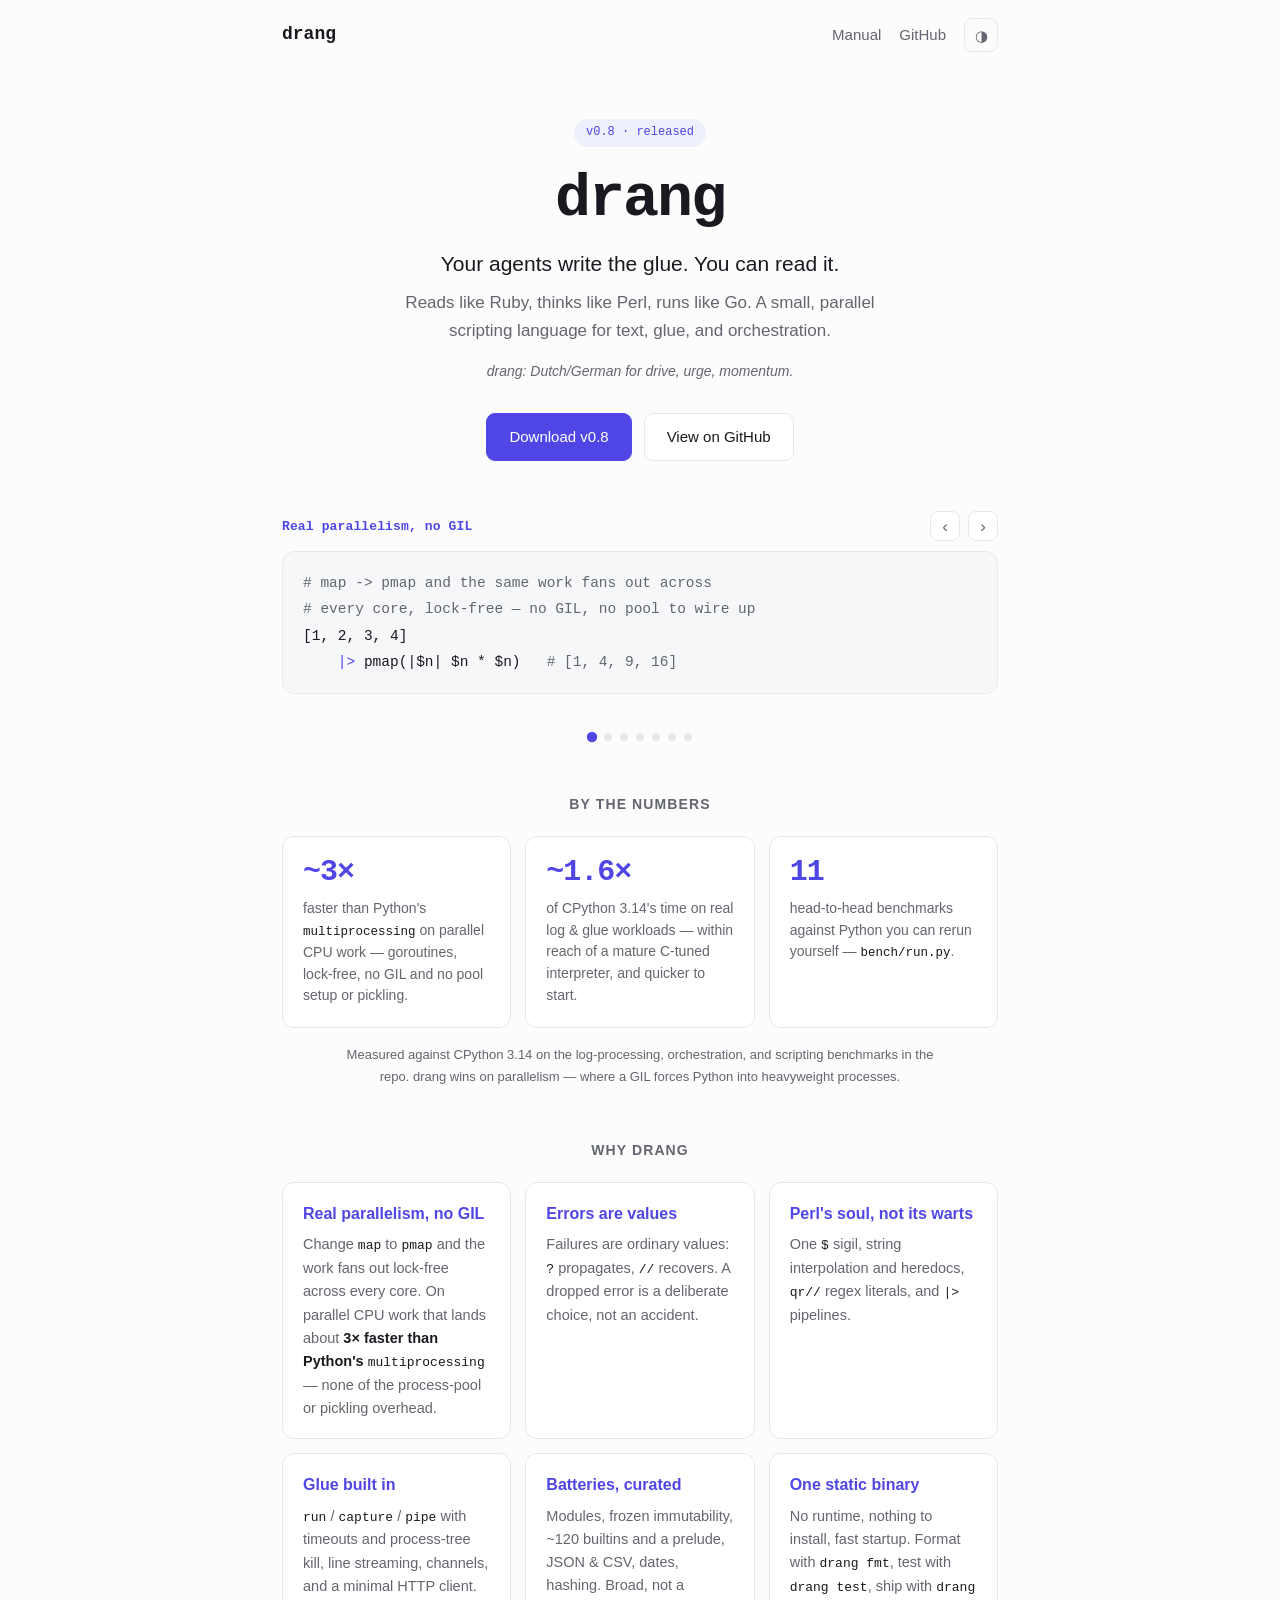
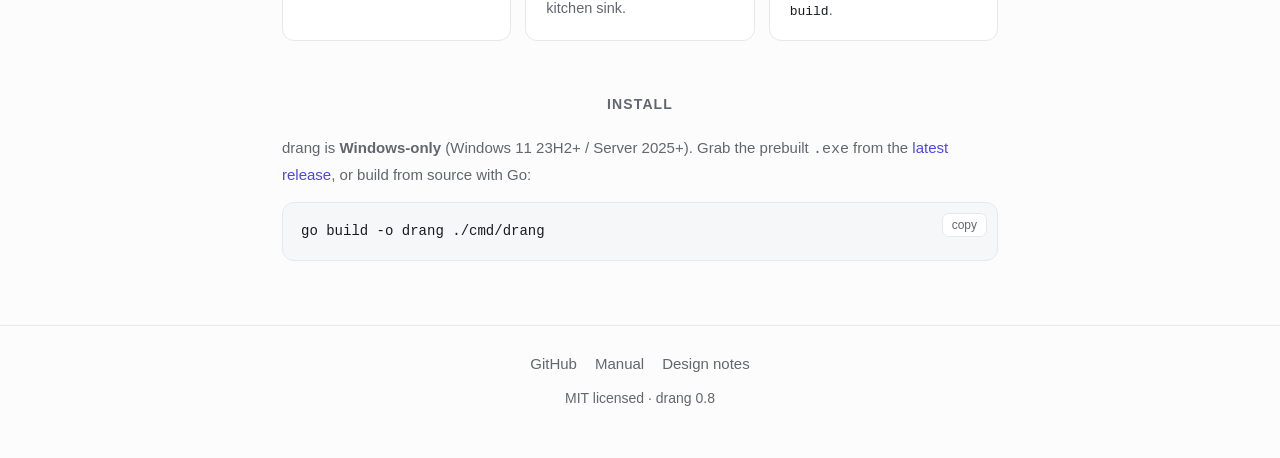
==== docs/index.html @ 5d942f56 "drang.dev: emphasize parallelism, drang's standout strength The site claimed "parallel" but never pr" ====
<!DOCTYPE html>
<html lang="en">
<head>
<meta charset="utf-8">
<meta name="viewport" content="width=device-width, initial-scale=1">
<title>drang: a small, parallel, Perl-inspired scripting language</title>
<meta name="description" content="Your agents write the glue. You can read it. drang is a small, parallel, Perl-inspired scripting language for text, glue, and orchestration. Reads like Ruby, thinks like Perl, runs like Go.">
<link rel="canonical" href="https://drang.dev/">
<meta name="theme-color" content="#fcfcfd" media="(prefers-color-scheme: light)">
<meta name="theme-color" content="#0e0f13" media="(prefers-color-scheme: dark)">
<meta property="og:type" content="website">
<meta property="og:url" content="https://drang.dev/">
<meta property="og:title" content="drang: a small, parallel scripting language">
<meta property="og:description" content="Your agents write the glue. You can read it. A small, parallel, Perl-inspired scripting language for text, glue, and orchestration.">
<meta name="twitter:card" content="summary">
<link rel="icon" href="data:image/svg+xml,%3Csvg xmlns='http://www.w3.org/2000/svg' viewBox='0 0 32 32'%3E%3Crect width='32' height='32' rx='7' fill='%234f46e5'/%3E%3Ctext x='16' y='23' font-family='ui-monospace,monospace' font-size='21' font-weight='600' fill='white' text-anchor='middle'%3Ed%3C/text%3E%3C/svg%3E">
<link rel="stylesheet" href="style.css">
</head>
<body>
<a class="skip" href="#main">Skip to content</a>

<header>
  <a class="brand" href="/">drang</a>
  <nav>
    <a href="manual.html">Manual</a>
    <a href="https://github.com/anafalanx/drang">GitHub</a>
    <button class="toggle" id="theme" aria-label="Toggle dark mode" title="Toggle theme">◑</button>
  </nav>
</header>

<main id="main" class="wrap">

  <section class="hero">
    <span class="pill">v0.8 · released</span>
    <h1 class="mark">drang</h1>
    <p class="tag">Your agents write the glue. You can read it.</p>
    <p class="lede">Reads like Ruby, thinks like Perl, runs like Go. A small, parallel
      scripting language for text, glue, and orchestration.</p>
    <p class="etym">drang: Dutch/German for drive, urge, momentum.</p>
    <div class="cta">
      <a class="btn primary" href="https://github.com/anafalanx/drang/releases/latest">Download v0.8</a>
      <a class="btn ghost" href="https://github.com/anafalanx/drang">View on GitHub</a>
    </div>
  </section>

  <div class="demo" id="demo" aria-roledescription="carousel" aria-label="drang code examples">
    <div class="demo-bar">
      <span class="demo-label" id="demoLabel">Real parallelism, no GIL</span>
      <span class="demo-ctl">
        <button class="cnav" id="demoPrev" type="button" aria-label="Previous example">&lsaquo;</button>
        <button class="cnav" id="demoNext" type="button" aria-label="Next example">&rsaquo;</button>
      </span>
    </div>
    <div class="demo-view">
<pre class="code slide" data-label="Real parallelism, no GIL"><span class="c"># map -> pmap and the same work fans out across</span>
<span class="c"># every core, lock-free — no GIL, no pool to wire up</span>
[1, 2, 3, 4]
    <span class="op">|&gt;</span> pmap(|$n| $n * $n)   <span class="c"># [1, 4, 9, 16]</span></pre>
<pre class="code slide" data-label="Pipelines" hidden><span class="c"># square the evens, then sum them</span>
$xs := [1, 2, 3, 4, 5, 6]
$xs <span class="op">|&gt;</span> filter(|$x| $x % 2 == 0)
    <span class="op">|&gt;</span> map(|$x| $x * $x)
    <span class="op">|&gt;</span> reduce(0, |$a, $b| $a + $b)   <span class="c"># 56</span></pre>
<pre class="code slide" data-label="Errors are values" hidden><span class="c"># ? propagates failures, // recovers</span>
$cfg  := read_file("app.json") <span class="op">//</span> "{}"
$port := from_json($cfg).port <span class="op">//</span> 8080
say($port)   <span class="c"># 8080</span></pre>
<pre class="code slide" data-label="String interpolation" hidden><span class="c"># $"..." interpolates; '...' and "..." stay literal</span>
$user := "ada"
$msgs := 3
say($"hi $user, you have $msgs new")   <span class="c"># hi ada, you have 3 new</span></pre>
<pre class="code slide" data-label="Glue built in" hidden><span class="c"># shell out, capture stdout, fail loud on error;</span>
<span class="c"># a timeout tree-kills the whole job</span>
$v := capture(exe(), "--version")
say($"running $v")   <span class="c"># running drang 0.8</span></pre>
<pre class="code slide" data-label="No orphaned processes" hidden><span class="c"># workers under {supervise: true} die with the parent:</span>
<span class="c"># the whole tree, on Windows (clean exit, crash, or kill)</span>
["api", "worker", "cron"]
    <span class="op">|&gt;</span> map(|$svc| start(exe(), "-e", "sleep(30)", {supervise: true}))
    <span class="op">|&gt;</span> len   <span class="c"># 3, all reaped when this script exits</span></pre>
<pre class="code slide" data-label="RE2 regex" hidden><span class="c"># qr// literals, RE2-backed: no runaway backtracking</span>
$line := "a1 b22 c333"
match_all($line, qr/[0-9]+/)   <span class="c"># [1, 22, 333]</span></pre>
    </div>
    <div class="dots" id="demoDots" role="tablist" aria-label="Choose an example"></div>
  </div>

  <h2 class="sec">By the numbers</h2>
  <div class="stats">
    <div class="stat">
      <div class="num">~3&times;</div>
      <div class="lab">faster than Python's <code>multiprocessing</code> on parallel CPU work &mdash; goroutines, lock-free, no GIL and no pool setup or pickling.</div>
    </div>
    <div class="stat">
      <div class="num">~1.6&times;</div>
      <div class="lab">of CPython 3.14's time on real log &amp; glue workloads &mdash; within reach of a mature C-tuned interpreter, and quicker to start.</div>
    </div>
    <div class="stat">
      <div class="num">11</div>
      <div class="lab">head-to-head benchmarks against Python you can rerun yourself &mdash; <code>bench/run.py</code>.</div>
    </div>
  </div>
  <p class="statnote">Measured against CPython 3.14 on the log-processing, orchestration, and scripting benchmarks in the repo. drang wins on parallelism &mdash; where a GIL forces Python into heavyweight processes.</p>

  <h2 class="sec">Why drang</h2>
  <div class="grid">
    <div class="feat">
      <h3>Real parallelism, no GIL</h3>
      <p>Change <code>map</code> to <code>pmap</code> and the work fans out lock-free across every
        core. On parallel CPU work that lands about <strong>3&times; faster than Python's</strong>
        <code>multiprocessing</code> &mdash; none of the process-pool or pickling overhead.</p>
    </div>
    <div class="feat">
      <h3>Errors are values</h3>
      <p>Failures are ordinary values: <code>?</code> propagates, <code>//</code> recovers. A
        dropped error is a deliberate choice, not an accident.</p>
    </div>
    <div class="feat">
      <h3>Perl's soul, not its warts</h3>
      <p>One <code>$</code> sigil, string interpolation and heredocs, <code>qr//</code> regex
        literals, and <code>|&gt;</code> pipelines.</p>
    </div>
    <div class="feat">
      <h3>Glue built in</h3>
      <p><code>run</code> / <code>capture</code> / <code>pipe</code> with timeouts and
        process-tree kill, line streaming, channels, and a minimal HTTP client.</p>
    </div>
    <div class="feat">
      <h3>Batteries, curated</h3>
      <p>Modules, frozen immutability, ~120 builtins and a prelude, JSON &amp; CSV, dates,
        hashing. Broad, not a kitchen sink.</p>
    </div>
    <div class="feat">
      <h3>One static binary</h3>
      <p>No runtime, nothing to install, fast startup. Format with <code>drang fmt</code>, test
        with <code>drang test</code>, ship with <code>drang build</code>.</p>
    </div>
  </div>

  <h2 class="sec">Install</h2>
  <div class="install">
    <p style="color:var(--muted);font-size:15px;margin:0">drang is <strong>Windows-only</strong>
      (Windows 11 23H2+ / Server 2025+). Grab the prebuilt <code>.exe</code> from the <a href="https://github.com/anafalanx/drang/releases/latest">latest
      release</a>, or build from source with Go:</p>
    <pre id="src">go build -o drang ./cmd/drang<button class="copy" data-copy="go build -o drang ./cmd/drang">copy</button></pre>
  </div>

</main>

<footer>
  <nav>
    <a href="https://github.com/anafalanx/drang">GitHub</a>
    <a href="manual.html">Manual</a>
    <a href="https://github.com/anafalanx/drang/blob/main/DESIGN.md">Design notes</a>
  </nav>
  <div>MIT licensed · drang 0.8</div>
</footer>

<script src="site.js"></script>
</body>
</html>
---- docs/style.css ----
:root{
  --bg:#fcfcfd; --fg:#191a1f; --muted:#63666e; --card:#ffffff; --code:#f6f7f9;
  --border:#e7e8ec; --accent:#4f46e5; --accent-fg:#ffffff; --pill:#eef0fb;
  --mono:ui-monospace,SFMono-Regular,"SF Mono",Menlo,Consolas,"Liberation Mono",monospace;
  --sans:-apple-system,BlinkMacSystemFont,"Segoe UI",Roboto,Helvetica,Arial,sans-serif;
}
@media (prefers-color-scheme: dark){
  :root:not([data-theme="light"]){
    --bg:#0e0f13; --fg:#e7e8ec; --muted:#9aa0ab; --card:#16181d; --code:#15171c;
    --border:#262a33; --accent:#8b8cf9; --accent-fg:#0e0f13; --pill:#1c1d2b;
  }
}
:root[data-theme="dark"]{
  --bg:#0e0f13; --fg:#e7e8ec; --muted:#9aa0ab; --card:#16181d; --code:#15171c;
  --border:#262a33; --accent:#8b8cf9; --accent-fg:#0e0f13; --pill:#1c1d2b;
}
*{box-sizing:border-box}
html{-webkit-text-size-adjust:100%}
body{margin:0;background:var(--bg);color:var(--fg);font-family:var(--sans);
  line-height:1.65;font-size:17px;-webkit-font-smoothing:antialiased}
a{color:var(--accent);text-decoration:none}
a:hover{text-decoration:underline}
code,pre{font-family:var(--mono)}
.wrap{max-width:760px;margin:0 auto;padding:0 22px}
.skip{position:absolute;left:-9999px}
.skip:focus{left:8px;top:8px;background:var(--card);padding:8px 12px;border-radius:8px;border:1px solid var(--border)}

header{display:flex;align-items:center;justify-content:space-between;
  max-width:760px;margin:0 auto;padding:18px 22px}
.brand{font-family:var(--mono);font-weight:600;font-size:18px;color:var(--fg)}
.brand:hover{text-decoration:none}
nav{display:flex;align-items:center;gap:18px;font-size:15px}
nav a{color:var(--muted)}
.toggle{background:none;border:1px solid var(--border);color:var(--muted);
  width:34px;height:34px;border-radius:8px;cursor:pointer;font-size:15px;line-height:1}
.toggle:hover{color:var(--fg);border-color:var(--muted)}

.hero{text-align:center;padding:46px 0 8px}
.pill{display:inline-block;font-family:var(--mono);font-size:12px;color:var(--accent);
  background:var(--pill);padding:4px 12px;border-radius:999px;margin-bottom:22px}
.mark{font-family:var(--mono);font-weight:600;font-size:60px;letter-spacing:-2px;line-height:1;margin:0}
.tag{font-size:21px;margin:18px 0 8px}
.lede{color:var(--muted);font-size:17px;max-width:520px;margin:0 auto}
.etym{color:var(--muted);font-size:14px;margin-top:14px;font-style:italic}
.cta{display:flex;gap:12px;justify-content:center;flex-wrap:wrap;margin-top:30px}
.btn{font-size:15px;padding:11px 22px;border-radius:9px;border:1px solid var(--border)}
.btn:hover{text-decoration:none}
.btn.primary{background:var(--accent);color:var(--accent-fg);border-color:var(--accent)}
.btn.primary:hover{opacity:.92}
.btn.ghost{background:var(--card);color:var(--fg)}
.btn.ghost:hover{border-color:var(--muted)}

pre.code{background:var(--code);border:1px solid var(--border);border-radius:12px;
  padding:18px 20px;overflow-x:auto;font-size:14.5px;line-height:1.8;margin:42px 0}
.c{color:var(--muted)} .op{color:var(--accent)}

/* code-example carousel */
.demo{margin:42px 0}
.demo-bar{display:flex;align-items:center;justify-content:space-between;gap:12px;margin-bottom:10px}
.demo-label{font-family:var(--mono);font-size:13px;font-weight:600;color:var(--accent);
  letter-spacing:.01em}
.demo-ctl{display:flex;gap:8px;flex:none}
.cnav{background:var(--card);border:1px solid var(--border);color:var(--muted);width:30px;
  height:30px;border-radius:8px;cursor:pointer;font-size:17px;line-height:1;display:inline-flex;
  align-items:center;justify-content:center}
.cnav:hover{color:var(--fg);border-color:var(--muted)}
.demo-view{position:relative}
.demo .code{margin:0}
.demo .slide{animation:slidein .35s ease}
@keyframes slidein{from{opacity:0;transform:translateY(5px)}to{opacity:1;transform:none}}
.dots{display:flex;gap:8px;justify-content:center;margin-top:14px}
.dot{width:8px;height:8px;padding:0;border:none;border-radius:999px;background:var(--border);
  cursor:pointer;transition:background .2s,transform .2s}
.dot:hover{background:var(--muted)}
.dot[aria-selected="true"]{background:var(--accent);transform:scale(1.3)}
@media (prefers-reduced-motion: reduce){ .demo .slide{animation:none} .dot{transition:none} }

h2.sec{font-size:14px;text-transform:uppercase;letter-spacing:.08em;color:var(--muted);
  font-weight:600;margin:52px 0 20px;text-align:center}
.grid{display:grid;grid-template-columns:repeat(auto-fit,minmax(210px,1fr));gap:14px}
.feat{background:var(--card);border:1px solid var(--border);border-radius:12px;padding:18px 20px}
.feat h3{margin:0 0 6px;font-size:16px;color:var(--accent);font-weight:600}
.feat p{margin:0;font-size:14.5px;color:var(--muted);line-height:1.6}
.feat code{font-size:13px;color:var(--fg)}
.feat strong{color:var(--fg);font-weight:600}

/* headline numbers */
.stats{display:grid;grid-template-columns:repeat(auto-fit,minmax(190px,1fr));gap:14px}
.stat{background:var(--card);border:1px solid var(--border);border-radius:12px;padding:20px}
.stat .num{font-family:var(--mono);font-size:30px;font-weight:600;color:var(--accent);line-height:1.05;letter-spacing:-1px}
.stat .lab{margin-top:9px;font-size:14px;color:var(--muted);line-height:1.55}
.stat .lab code{font-size:12.5px;color:var(--fg)}
.statnote{font-size:13px;color:var(--muted);text-align:center;max-width:600px;margin:16px auto 0}

.install{margin:14px 0 0}
.install pre{background:var(--code);border:1px solid var(--border);border-radius:12px;
  padding:16px 18px;overflow-x:auto;font-size:14px;line-height:1.8;position:relative;margin:14px 0}
.copy{position:absolute;top:10px;right:10px;background:var(--card);border:1px solid var(--border);
  color:var(--muted);font-size:12px;padding:4px 9px;border-radius:7px;cursor:pointer;font-family:var(--sans)}
.copy:hover{color:var(--fg)}

footer{border-top:1px solid var(--border);margin-top:64px;padding:26px 0 48px;
  text-align:center;color:var(--muted);font-size:14px}
footer nav{justify-content:center;flex-wrap:wrap;gap:8px 18px;margin-bottom:10px}
@media (max-width:560px){ .mark{font-size:46px} .tag{font-size:18px} body{font-size:16px} }

/* ---- manual / prose (drang.dev/manual) ---- */
.prose{padding:6px 0 0}
.prose h1{font-family:var(--mono);font-size:34px;font-weight:600;letter-spacing:-1px;margin:30px 0 16px}
.prose h2{font-size:25px;font-weight:600;margin:46px 0 14px;padding-bottom:8px;border-bottom:1px solid var(--border)}
.prose h3{font-size:19px;font-weight:600;margin:30px 0 10px}
.prose h4{font-size:16px;font-weight:600;margin:22px 0 8px}
.prose h1,.prose h2,.prose h3,.prose h4{scroll-margin-top:16px}
.prose p{margin:13px 0}
.prose ul{margin:13px 0;padding-left:24px}
.prose li{margin:5px 0}
.prose code{font-family:var(--mono);font-size:.88em;background:var(--code);border:1px solid var(--border);border-radius:5px;padding:1px 5px}
.prose pre{background:var(--code);border:1px solid var(--border);border-radius:12px;padding:16px 18px;overflow-x:auto;margin:18px 0;line-height:1.7}
.prose pre code{background:none;border:none;padding:0;font-size:13.5px;line-height:1.7}
.prose blockquote{margin:18px 0;padding:2px 16px;border-left:3px solid var(--accent);color:var(--muted)}
.prose hr{border:none;border-top:1px solid var(--border);margin:34px 0}
.prose table{border-collapse:collapse;margin:18px 0;font-size:14.5px;display:block;overflow-x:auto;max-width:100%}
.prose th,.prose td{border:1px solid var(--border);padding:7px 11px;text-align:left;vertical-align:top}
.prose th{background:var(--code);font-weight:600}
.prose td code,.prose th code{font-size:13px}
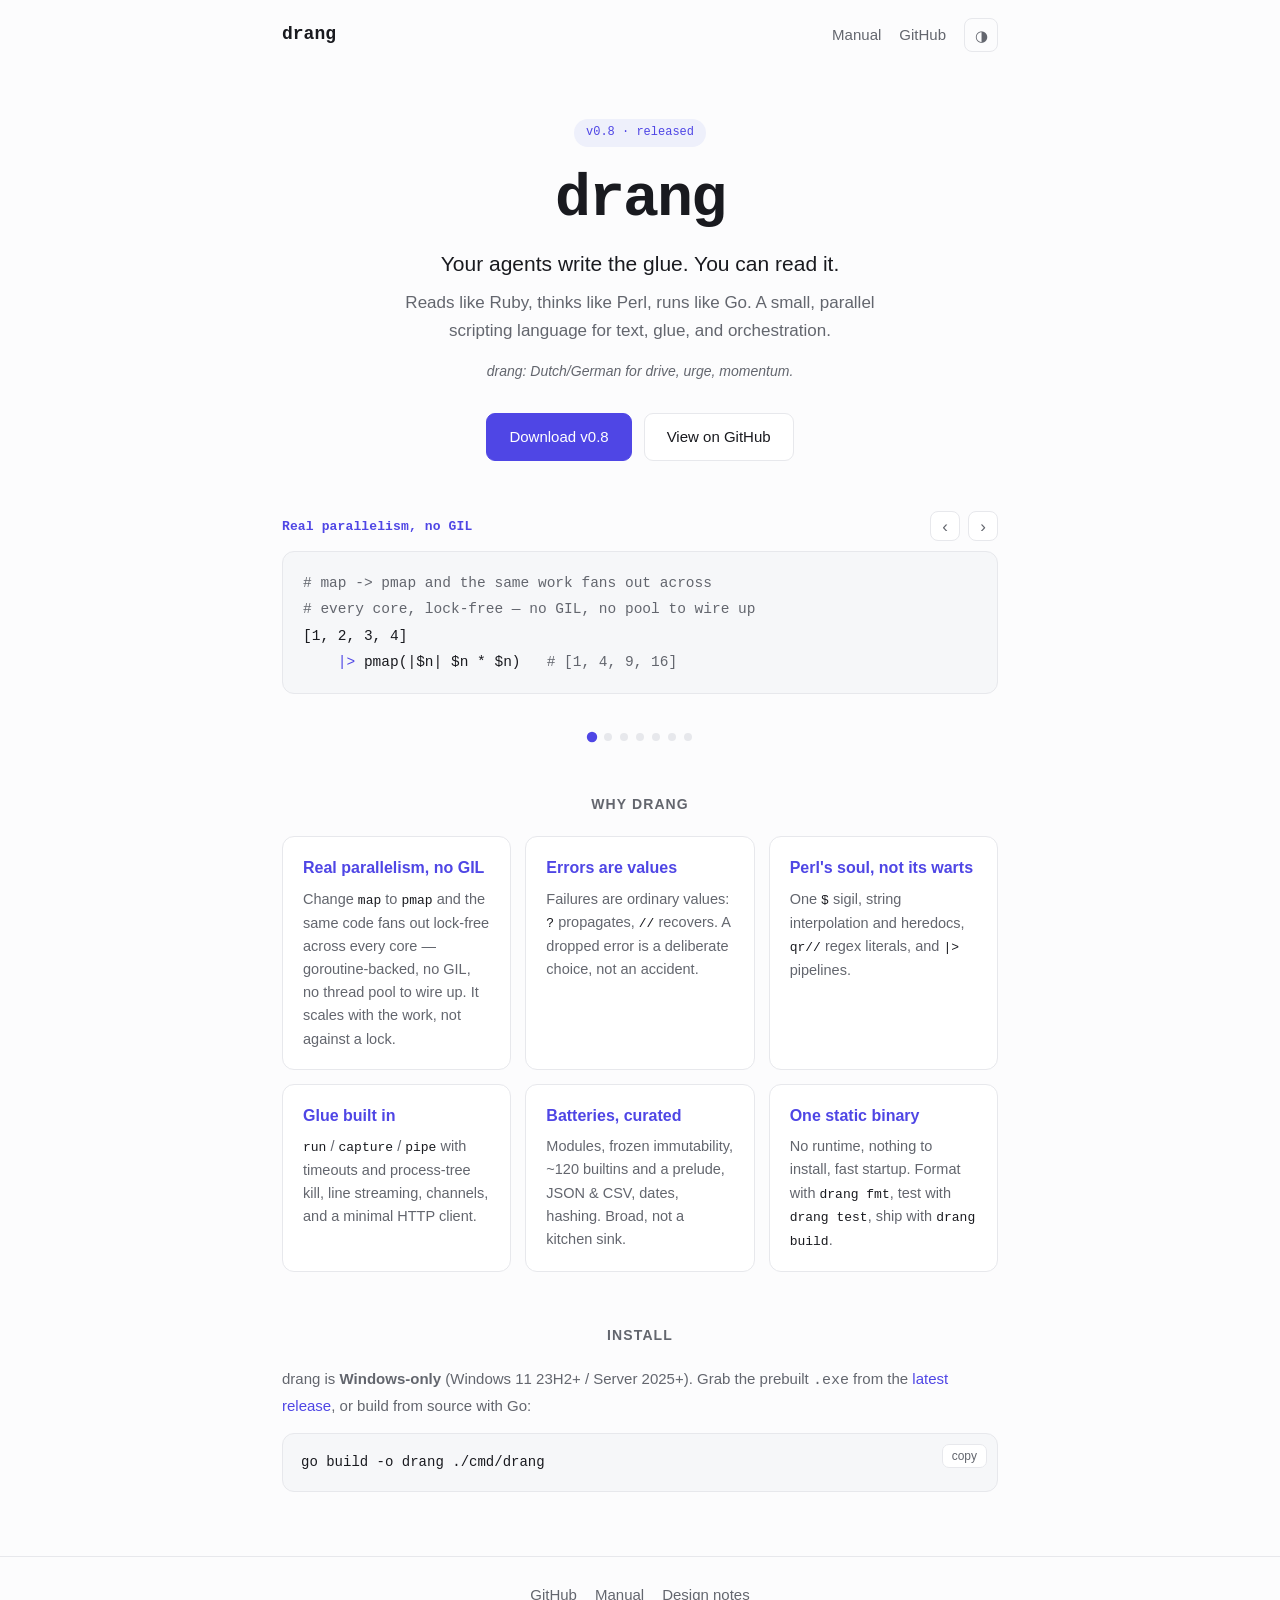
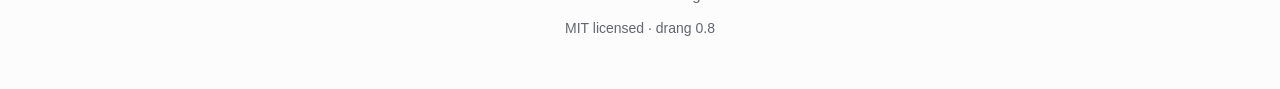
==== commit 2e278312: "drang.dev: drop the Python comparisons, keep strengths on their own terms The previous change turned" ====
--- a/docs/index.html
+++ b/docs/index.html
@@ -85,30 +85,13 @@
     <div class="dots" id="demoDots" role="tablist" aria-label="Choose an example"></div>
   </div>
 
-  <h2 class="sec">By the numbers</h2>
-  <div class="stats">
-    <div class="stat">
-      <div class="num">~3&times;</div>
-      <div class="lab">faster than Python's <code>multiprocessing</code> on parallel CPU work &mdash; goroutines, lock-free, no GIL and no pool setup or pickling.</div>
-    </div>
-    <div class="stat">
-      <div class="num">~1.6&times;</div>
-      <div class="lab">of CPython 3.14's time on real log &amp; glue workloads &mdash; within reach of a mature C-tuned interpreter, and quicker to start.</div>
-    </div>
-    <div class="stat">
-      <div class="num">11</div>
-      <div class="lab">head-to-head benchmarks against Python you can rerun yourself &mdash; <code>bench/run.py</code>.</div>
-    </div>
-  </div>
-  <p class="statnote">Measured against CPython 3.14 on the log-processing, orchestration, and scripting benchmarks in the repo. drang wins on parallelism &mdash; where a GIL forces Python into heavyweight processes.</p>
-
   <h2 class="sec">Why drang</h2>
   <div class="grid">
     <div class="feat">
       <h3>Real parallelism, no GIL</h3>
-      <p>Change <code>map</code> to <code>pmap</code> and the work fans out lock-free across every
-        core. On parallel CPU work that lands about <strong>3&times; faster than Python's</strong>
-        <code>multiprocessing</code> &mdash; none of the process-pool or pickling overhead.</p>
+      <p>Change <code>map</code> to <code>pmap</code> and the same code fans out lock-free across
+        every core &mdash; goroutine-backed, no GIL, no thread pool to wire up. It scales with the
+        work, not against a lock.</p>
     </div>
     <div class="feat">
       <h3>Errors are values</h3>
--- a/docs/style.css
+++ b/docs/style.css
@@ -82,15 +82,6 @@
 .feat h3{margin:0 0 6px;font-size:16px;color:var(--accent);font-weight:600}
 .feat p{margin:0;font-size:14.5px;color:var(--muted);line-height:1.6}
 .feat code{font-size:13px;color:var(--fg)}
-.feat strong{color:var(--fg);font-weight:600}
-
-/* headline numbers */
-.stats{display:grid;grid-template-columns:repeat(auto-fit,minmax(190px,1fr));gap:14px}
-.stat{background:var(--card);border:1px solid var(--border);border-radius:12px;padding:20px}
-.stat .num{font-family:var(--mono);font-size:30px;font-weight:600;color:var(--accent);line-height:1.05;letter-spacing:-1px}
-.stat .lab{margin-top:9px;font-size:14px;color:var(--muted);line-height:1.55}
-.stat .lab code{font-size:12.5px;color:var(--fg)}
-.statnote{font-size:13px;color:var(--muted);text-align:center;max-width:600px;margin:16px auto 0}
 
 .install{margin:14px 0 0}
 .install pre{background:var(--code);border:1px solid var(--border);border-radius:12px;
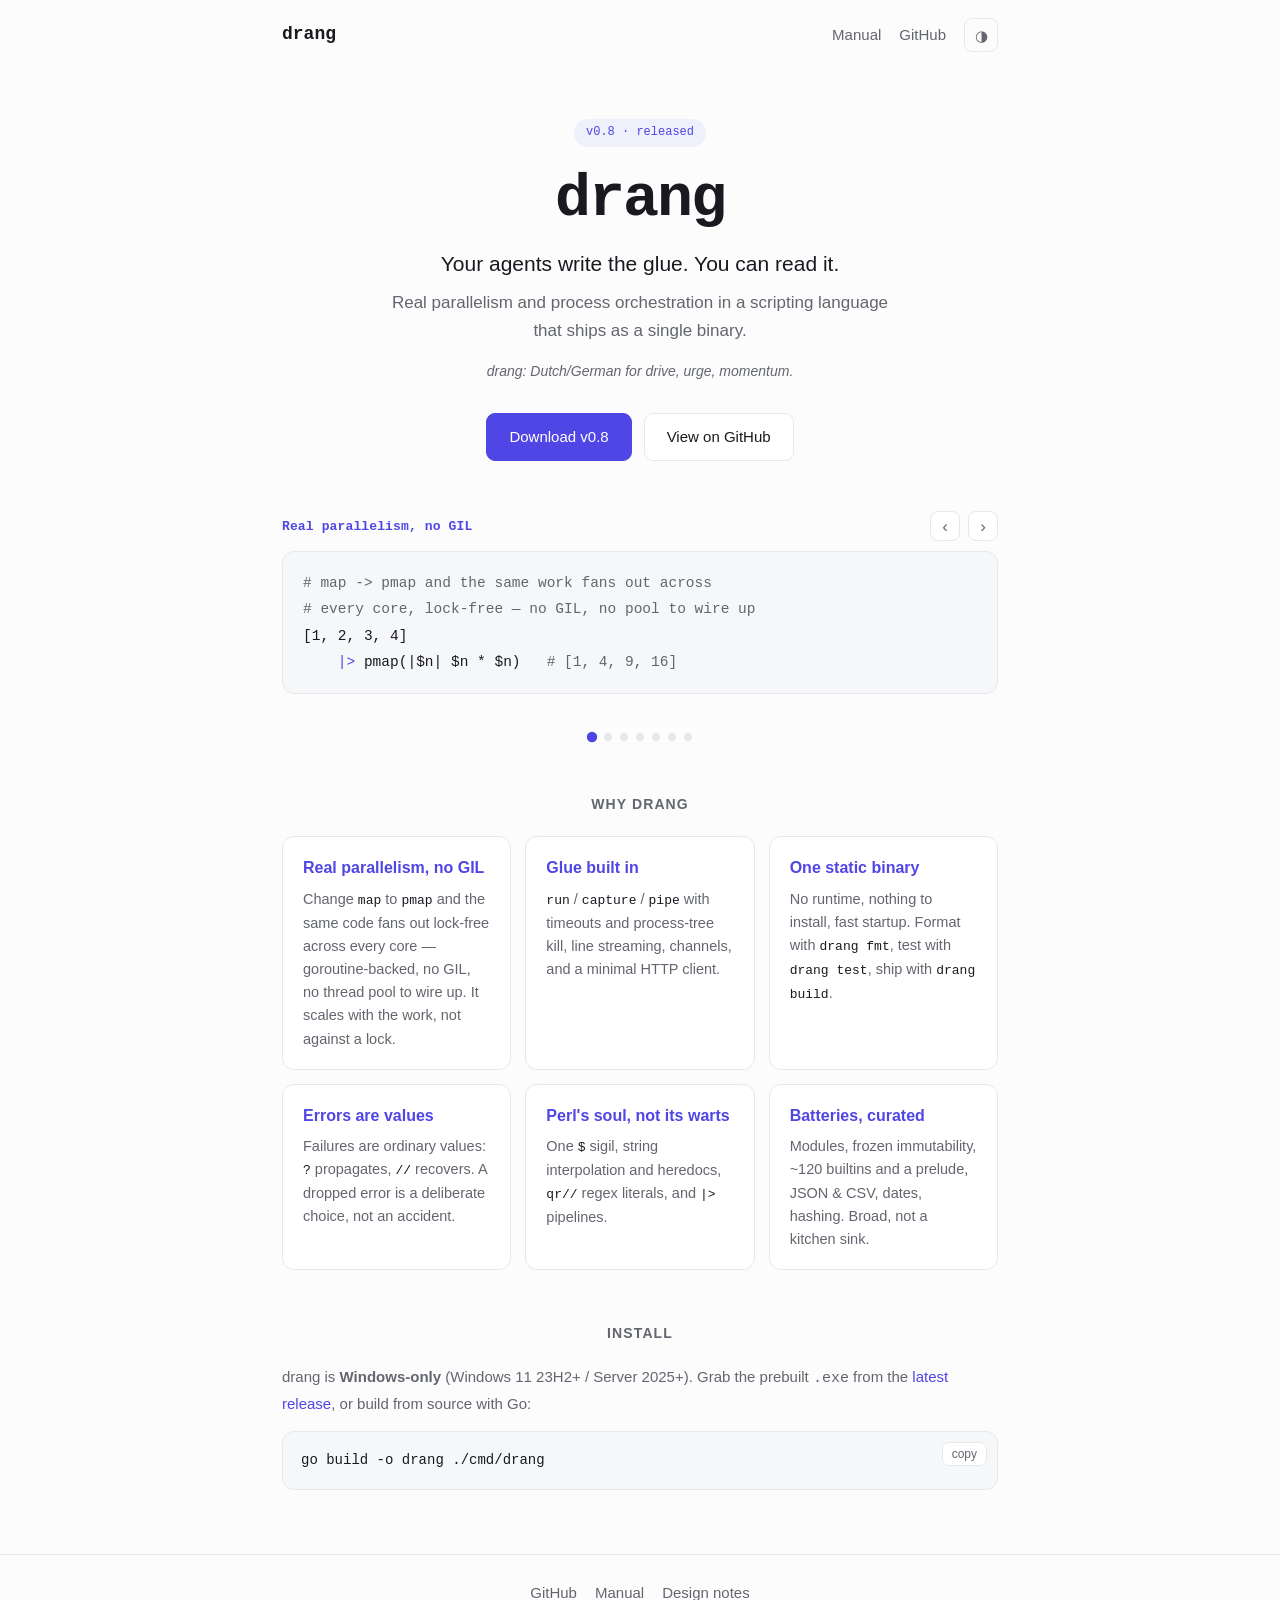
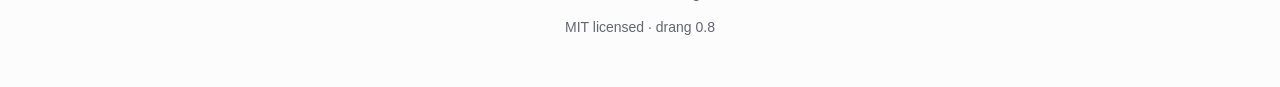
==== commit 983b26c9: "drang.dev: strength-forward hero + lead the feature grid with differentiators Hero lede now leads wi" ====
--- a/docs/index.html
+++ b/docs/index.html
@@ -4,14 +4,14 @@
 <meta charset="utf-8">
 <meta name="viewport" content="width=device-width, initial-scale=1">
 <title>drang: a small, parallel, Perl-inspired scripting language</title>
-<meta name="description" content="Your agents write the glue. You can read it. drang is a small, parallel, Perl-inspired scripting language for text, glue, and orchestration. Reads like Ruby, thinks like Perl, runs like Go.">
+<meta name="description" content="Your agents write the glue. You can read it. drang is a small, Perl-inspired scripting language with real parallelism and process orchestration, that ships as a single binary. Windows-native.">
 <link rel="canonical" href="https://drang.dev/">
 <meta name="theme-color" content="#fcfcfd" media="(prefers-color-scheme: light)">
 <meta name="theme-color" content="#0e0f13" media="(prefers-color-scheme: dark)">
 <meta property="og:type" content="website">
 <meta property="og:url" content="https://drang.dev/">
 <meta property="og:title" content="drang: a small, parallel scripting language">
-<meta property="og:description" content="Your agents write the glue. You can read it. A small, parallel, Perl-inspired scripting language for text, glue, and orchestration.">
+<meta property="og:description" content="Your agents write the glue. You can read it. Real parallelism and process orchestration in a scripting language that ships as a single binary.">
 <meta name="twitter:card" content="summary">
 <link rel="icon" href="data:image/svg+xml,%3Csvg xmlns='http://www.w3.org/2000/svg' viewBox='0 0 32 32'%3E%3Crect width='32' height='32' rx='7' fill='%234f46e5'/%3E%3Ctext x='16' y='23' font-family='ui-monospace,monospace' font-size='21' font-weight='600' fill='white' text-anchor='middle'%3Ed%3C/text%3E%3C/svg%3E">
 <link rel="stylesheet" href="style.css">
@@ -34,8 +34,8 @@
     <span class="pill">v0.8 · released</span>
     <h1 class="mark">drang</h1>
     <p class="tag">Your agents write the glue. You can read it.</p>
-    <p class="lede">Reads like Ruby, thinks like Perl, runs like Go. A small, parallel
-      scripting language for text, glue, and orchestration.</p>
+    <p class="lede">Real parallelism and process orchestration in a scripting language
+      that ships as a single binary.</p>
     <p class="etym">drang: Dutch/German for drive, urge, momentum.</p>
     <div class="cta">
       <a class="btn primary" href="https://github.com/anafalanx/drang/releases/latest">Download v0.8</a>
@@ -94,6 +94,16 @@
         work, not against a lock.</p>
     </div>
     <div class="feat">
+      <h3>Glue built in</h3>
+      <p><code>run</code> / <code>capture</code> / <code>pipe</code> with timeouts and
+        process-tree kill, line streaming, channels, and a minimal HTTP client.</p>
+    </div>
+    <div class="feat">
+      <h3>One static binary</h3>
+      <p>No runtime, nothing to install, fast startup. Format with <code>drang fmt</code>, test
+        with <code>drang test</code>, ship with <code>drang build</code>.</p>
+    </div>
+    <div class="feat">
       <h3>Errors are values</h3>
       <p>Failures are ordinary values: <code>?</code> propagates, <code>//</code> recovers. A
         dropped error is a deliberate choice, not an accident.</p>
@@ -104,19 +114,9 @@
         literals, and <code>|&gt;</code> pipelines.</p>
     </div>
     <div class="feat">
-      <h3>Glue built in</h3>
-      <p><code>run</code> / <code>capture</code> / <code>pipe</code> with timeouts and
-        process-tree kill, line streaming, channels, and a minimal HTTP client.</p>
-    </div>
-    <div class="feat">
       <h3>Batteries, curated</h3>
       <p>Modules, frozen immutability, ~120 builtins and a prelude, JSON &amp; CSV, dates,
         hashing. Broad, not a kitchen sink.</p>
-    </div>
-    <div class="feat">
-      <h3>One static binary</h3>
-      <p>No runtime, nothing to install, fast startup. Format with <code>drang fmt</code>, test
-        with <code>drang test</code>, ship with <code>drang build</code>.</p>
     </div>
   </div>
 
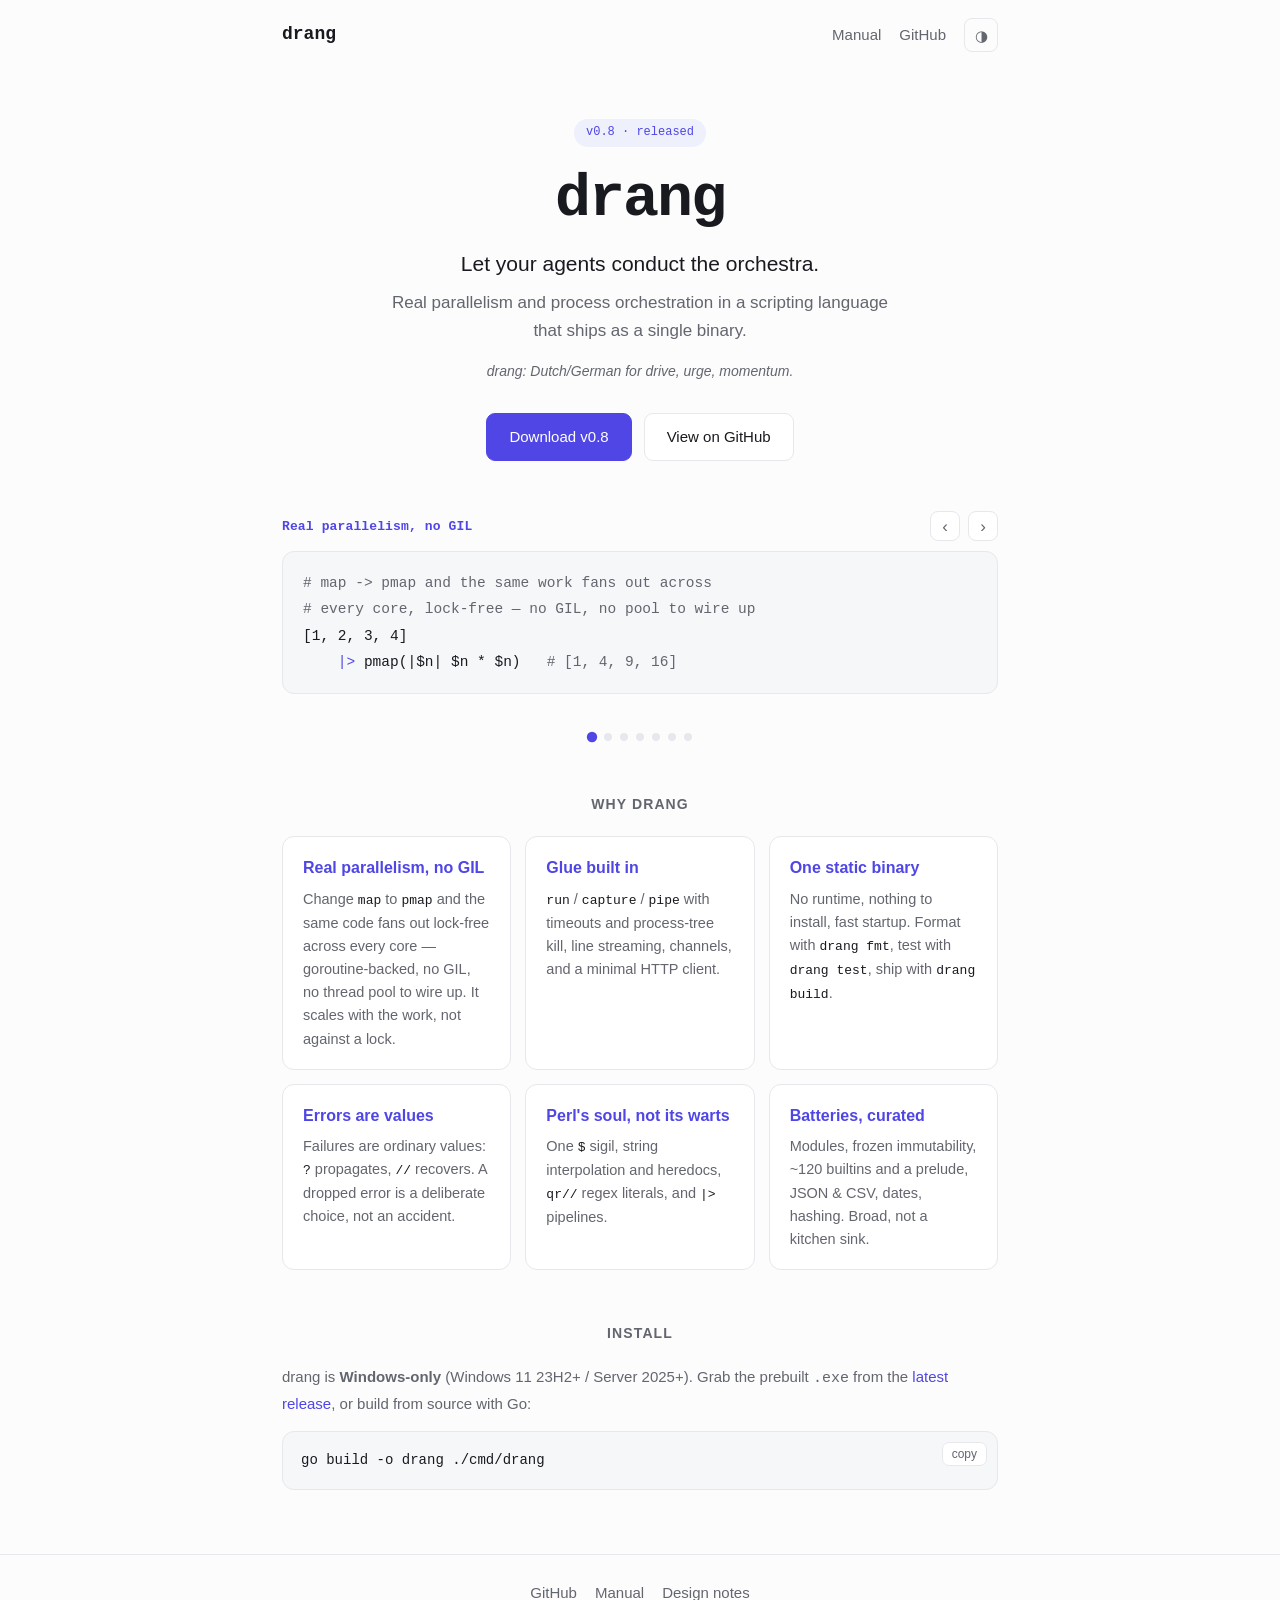
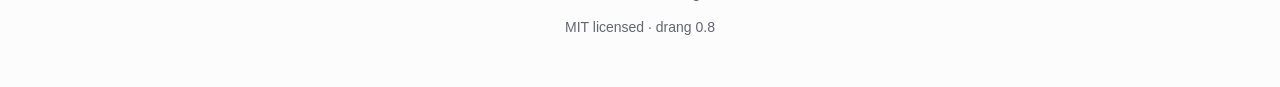
==== commit a45e27e9: "drang.dev: new brand tag "Let your agents conduct the orchestra" Replaces "Your agents write the glu" ====
--- a/docs/index.html
+++ b/docs/index.html
@@ -4,14 +4,14 @@
 <meta charset="utf-8">
 <meta name="viewport" content="width=device-width, initial-scale=1">
 <title>drang: a small, parallel, Perl-inspired scripting language</title>
-<meta name="description" content="Your agents write the glue. You can read it. drang is a small, Perl-inspired scripting language with real parallelism and process orchestration, that ships as a single binary. Windows-native.">
+<meta name="description" content="Let your agents conduct the orchestra. drang is a small, Perl-inspired scripting language with real parallelism and process orchestration, that ships as a single binary. Windows-native.">
 <link rel="canonical" href="https://drang.dev/">
 <meta name="theme-color" content="#fcfcfd" media="(prefers-color-scheme: light)">
 <meta name="theme-color" content="#0e0f13" media="(prefers-color-scheme: dark)">
 <meta property="og:type" content="website">
 <meta property="og:url" content="https://drang.dev/">
 <meta property="og:title" content="drang: a small, parallel scripting language">
-<meta property="og:description" content="Your agents write the glue. You can read it. Real parallelism and process orchestration in a scripting language that ships as a single binary.">
+<meta property="og:description" content="Let your agents conduct the orchestra. Real parallelism and process orchestration in a scripting language that ships as a single binary.">
 <meta name="twitter:card" content="summary">
 <link rel="icon" href="data:image/svg+xml,%3Csvg xmlns='http://www.w3.org/2000/svg' viewBox='0 0 32 32'%3E%3Crect width='32' height='32' rx='7' fill='%234f46e5'/%3E%3Ctext x='16' y='23' font-family='ui-monospace,monospace' font-size='21' font-weight='600' fill='white' text-anchor='middle'%3Ed%3C/text%3E%3C/svg%3E">
 <link rel="stylesheet" href="style.css">
@@ -33,7 +33,7 @@
   <section class="hero">
     <span class="pill">v0.8 · released</span>
     <h1 class="mark">drang</h1>
-    <p class="tag">Your agents write the glue. You can read it.</p>
+    <p class="tag">Let your agents conduct the orchestra.</p>
     <p class="lede">Real parallelism and process orchestration in a scripting language
       that ships as a single binary.</p>
     <p class="etym">drang: Dutch/German for drive, urge, momentum.</p>
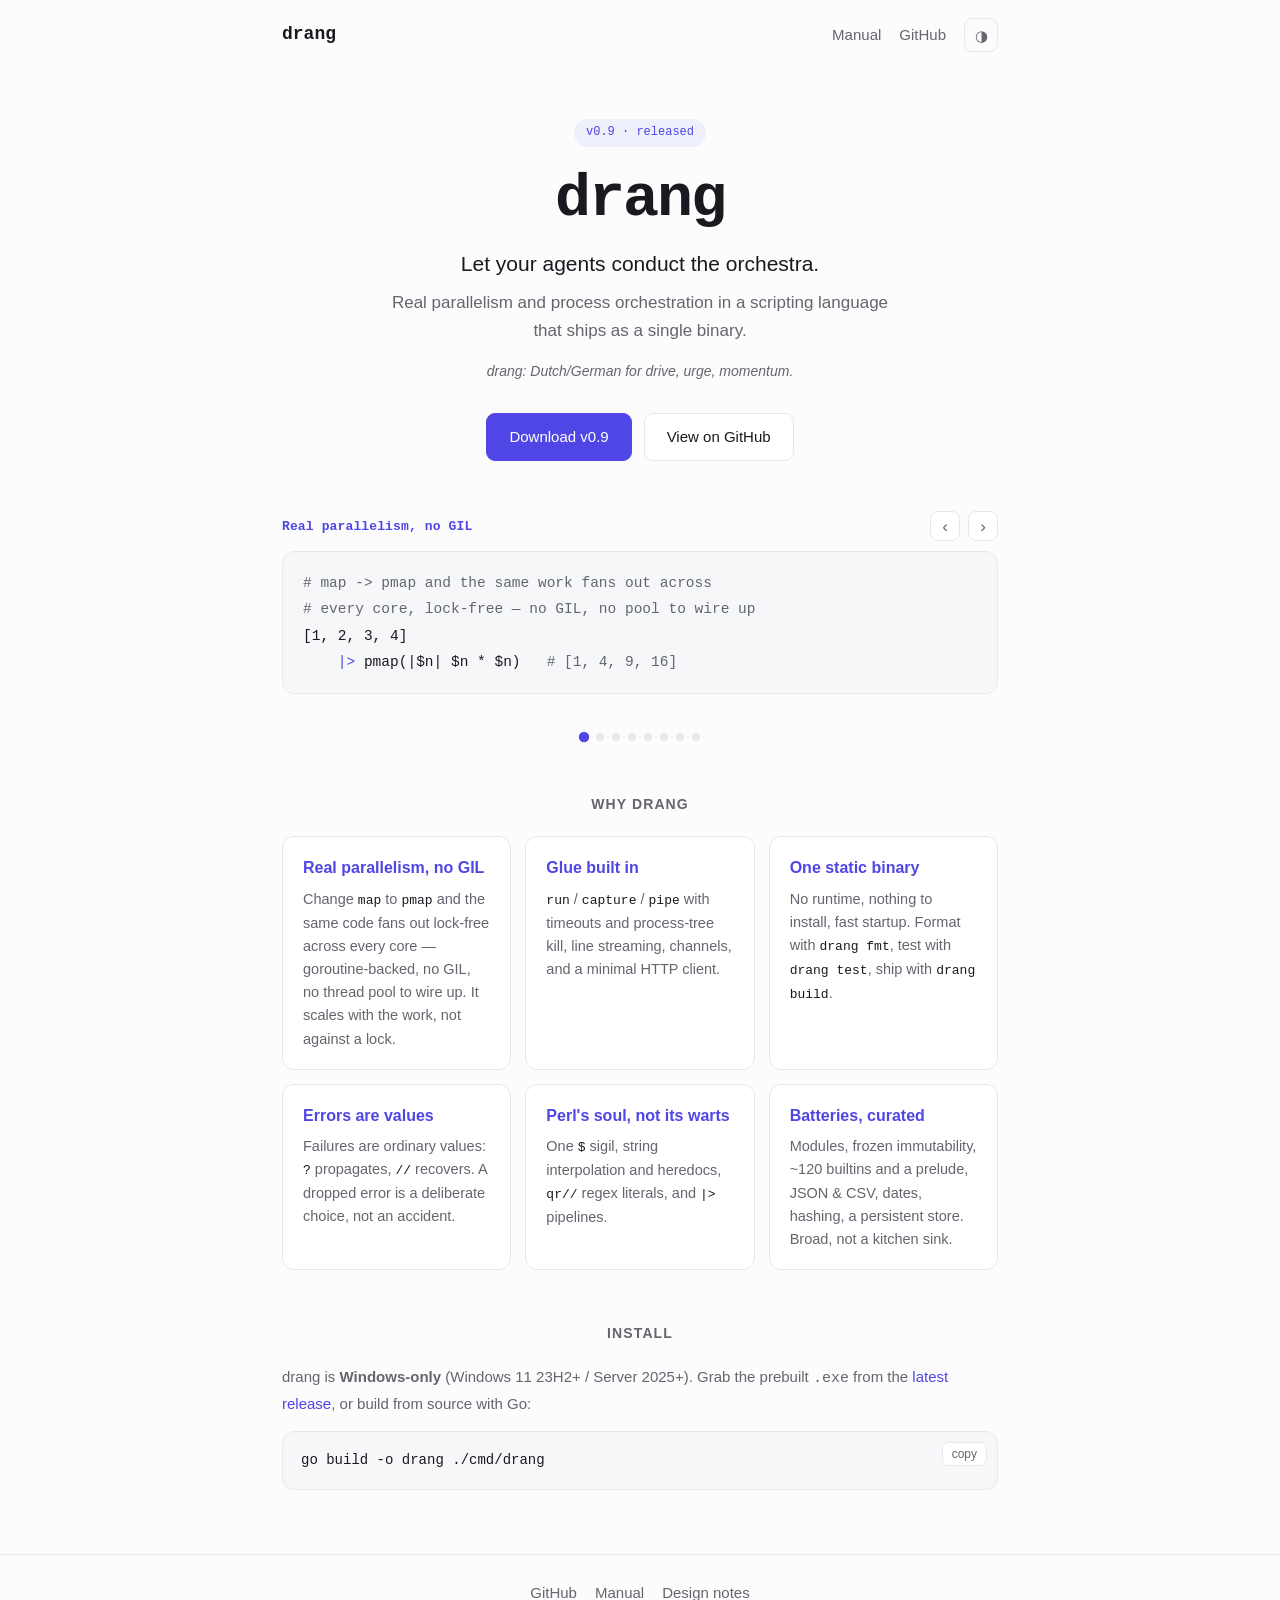
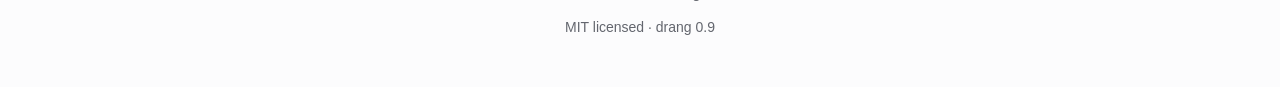
==== commit b2c45fde: "Release 0.9: version bump, changelog, roadmap, docs Version 0.8 -> 0.9. Finalize the CHANGELOG [0.9]" ====
--- a/docs/index.html
+++ b/docs/index.html
@@ -31,14 +31,14 @@
 <main id="main" class="wrap">
 
   <section class="hero">
-    <span class="pill">v0.8 · released</span>
+    <span class="pill">v0.9 · released</span>
     <h1 class="mark">drang</h1>
     <p class="tag">Let your agents conduct the orchestra.</p>
     <p class="lede">Real parallelism and process orchestration in a scripting language
       that ships as a single binary.</p>
     <p class="etym">drang: Dutch/German for drive, urge, momentum.</p>
     <div class="cta">
-      <a class="btn primary" href="https://github.com/anafalanx/drang/releases/latest">Download v0.8</a>
+      <a class="btn primary" href="https://github.com/anafalanx/drang/releases/latest">Download v0.9</a>
       <a class="btn ghost" href="https://github.com/anafalanx/drang">View on GitHub</a>
     </div>
   </section>
@@ -72,7 +72,7 @@
 <pre class="code slide" data-label="Glue built in" hidden><span class="c"># shell out, capture stdout, fail loud on error;</span>
 <span class="c"># a timeout tree-kills the whole job</span>
 $v := capture(exe(), "--version")
-say($"running $v")   <span class="c"># running drang 0.8</span></pre>
+say($"running $v")   <span class="c"># running drang 0.9</span></pre>
 <pre class="code slide" data-label="No orphaned processes" hidden><span class="c"># workers under {supervise: true} die with the parent:</span>
 <span class="c"># the whole tree, on Windows (clean exit, crash, or kill)</span>
 ["api", "worker", "cron"]
@@ -81,6 +81,10 @@
 <pre class="code slide" data-label="RE2 regex" hidden><span class="c"># qr// literals, RE2-backed: no runaway backtracking</span>
 $line := "a1 b22 c333"
 match_all($line, qr/[0-9]+/)   <span class="c"># [1, 22, 333]</span></pre>
+<pre class="code slide" data-label="Remembers between runs" hidden><span class="c"># a durable JSON store — remember a cursor between runs, no DB</span>
+$s := store("state.store")
+$n := store_update($s, "runs", 0, |$n| $n + 1)
+say($"run number $n")   <span class="c"># 1, then 2, then 3…</span></pre>
     </div>
     <div class="dots" id="demoDots" role="tablist" aria-label="Choose an example"></div>
   </div>
@@ -116,7 +120,7 @@
     <div class="feat">
       <h3>Batteries, curated</h3>
       <p>Modules, frozen immutability, ~120 builtins and a prelude, JSON &amp; CSV, dates,
-        hashing. Broad, not a kitchen sink.</p>
+        hashing, a persistent store. Broad, not a kitchen sink.</p>
     </div>
   </div>
 
@@ -136,7 +140,7 @@
     <a href="manual.html">Manual</a>
     <a href="https://github.com/anafalanx/drang/blob/main/DESIGN.md">Design notes</a>
   </nav>
-  <div>MIT licensed · drang 0.8</div>
+  <div>MIT licensed · drang 0.9</div>
 </footer>
 
 <script src="site.js"></script>
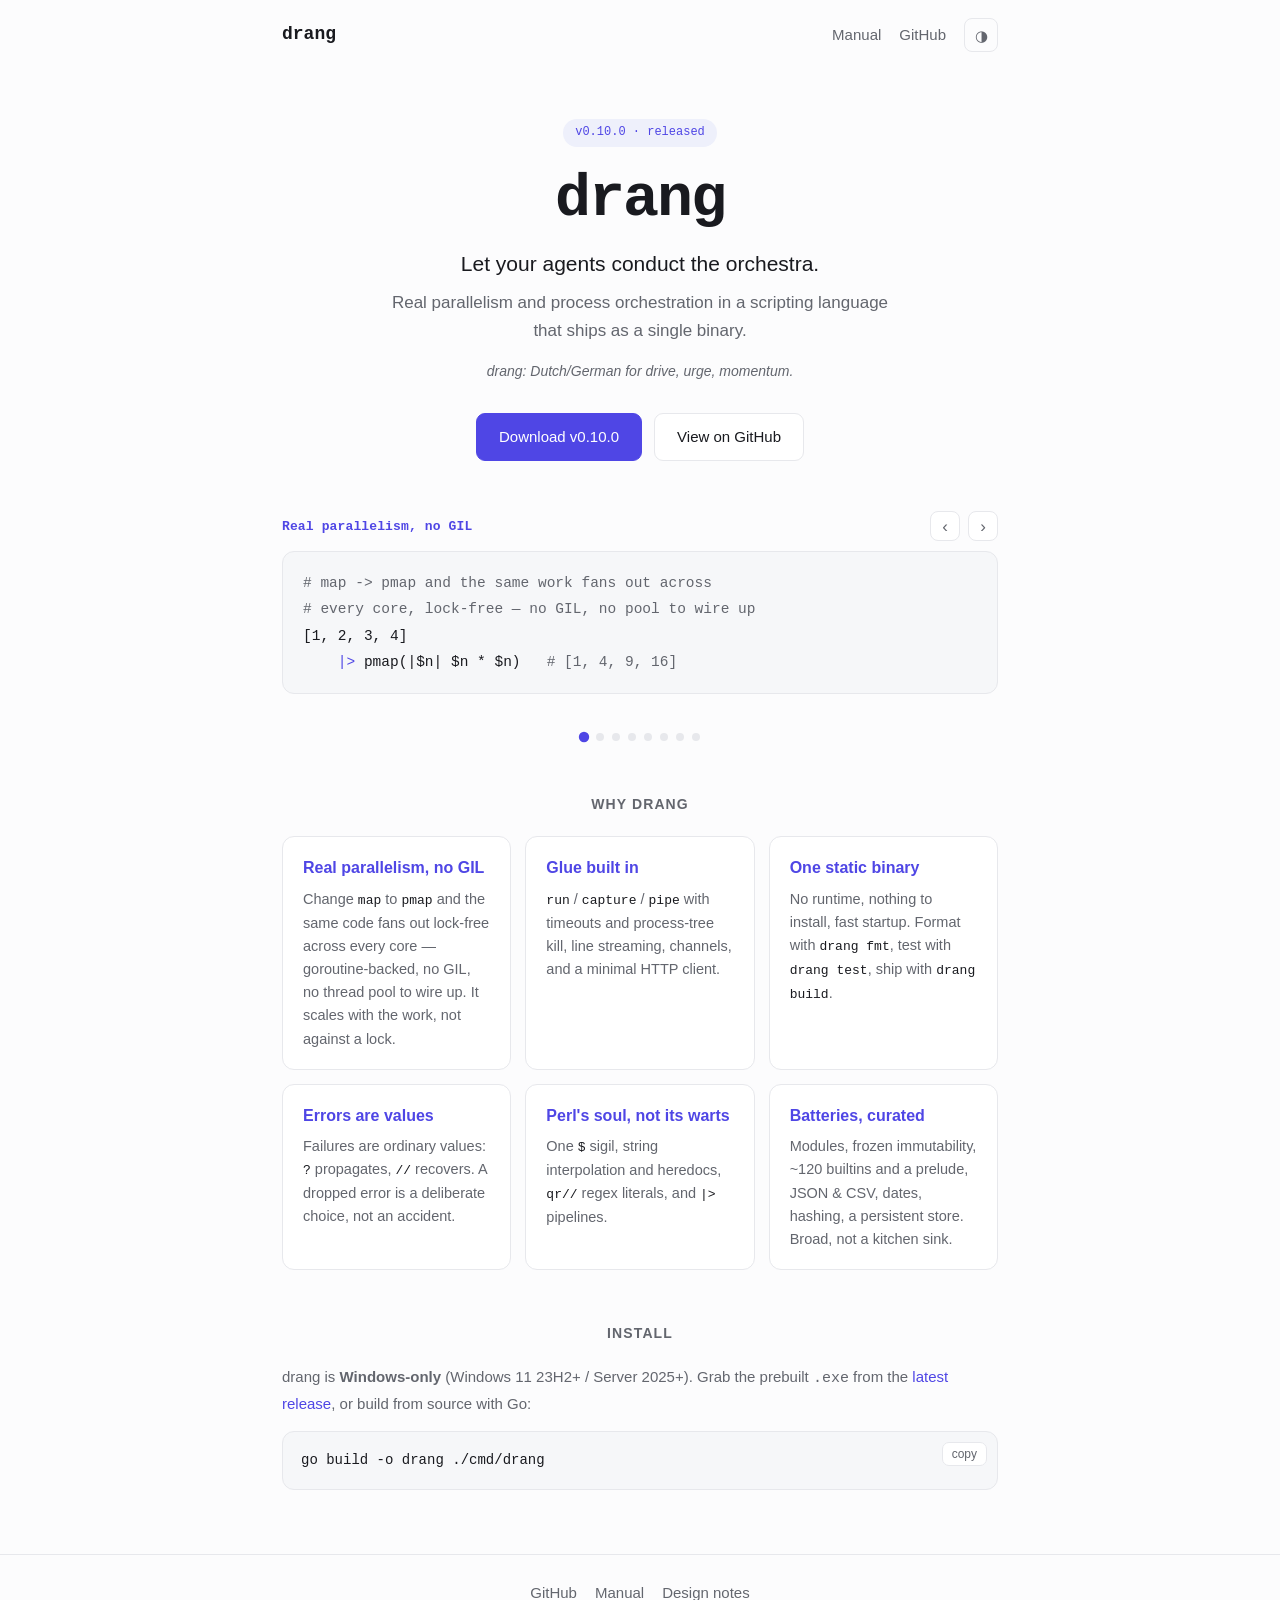
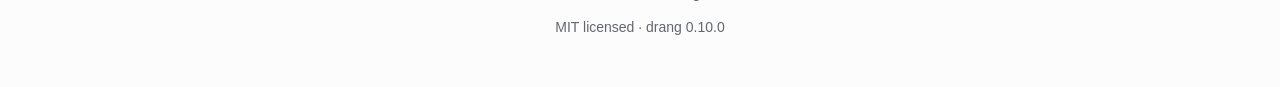
==== commit b8f37b60: "Release 0.10.0: version bump + docs audit fixes Bumps the version to 0.10.0 (the first three-part ve" ====
--- a/docs/index.html
+++ b/docs/index.html
@@ -31,14 +31,14 @@
 <main id="main" class="wrap">
 
   <section class="hero">
-    <span class="pill">v0.9 · released</span>
+    <span class="pill">v0.10.0 · released</span>
     <h1 class="mark">drang</h1>
     <p class="tag">Let your agents conduct the orchestra.</p>
     <p class="lede">Real parallelism and process orchestration in a scripting language
       that ships as a single binary.</p>
     <p class="etym">drang: Dutch/German for drive, urge, momentum.</p>
     <div class="cta">
-      <a class="btn primary" href="https://github.com/anafalanx/drang/releases/latest">Download v0.9</a>
+      <a class="btn primary" href="https://github.com/anafalanx/drang/releases/latest">Download v0.10.0</a>
       <a class="btn ghost" href="https://github.com/anafalanx/drang">View on GitHub</a>
     </div>
   </section>
@@ -72,7 +72,7 @@
 <pre class="code slide" data-label="Glue built in" hidden><span class="c"># shell out, capture stdout, fail loud on error;</span>
 <span class="c"># a timeout tree-kills the whole job</span>
 $v := capture(exe(), "--version")
-say($"running $v")   <span class="c"># running drang 0.9</span></pre>
+say($"running $v")   <span class="c"># running drang 0.10.0</span></pre>
 <pre class="code slide" data-label="No orphaned processes" hidden><span class="c"># workers under {supervise: true} die with the parent:</span>
 <span class="c"># the whole tree, on Windows (clean exit, crash, or kill)</span>
 ["api", "worker", "cron"]
@@ -140,7 +140,7 @@
     <a href="manual.html">Manual</a>
     <a href="https://github.com/anafalanx/drang/blob/main/DESIGN.md">Design notes</a>
   </nav>
-  <div>MIT licensed · drang 0.9</div>
+  <div>MIT licensed · drang 0.10.0</div>
 </footer>
 
 <script src="site.js"></script>
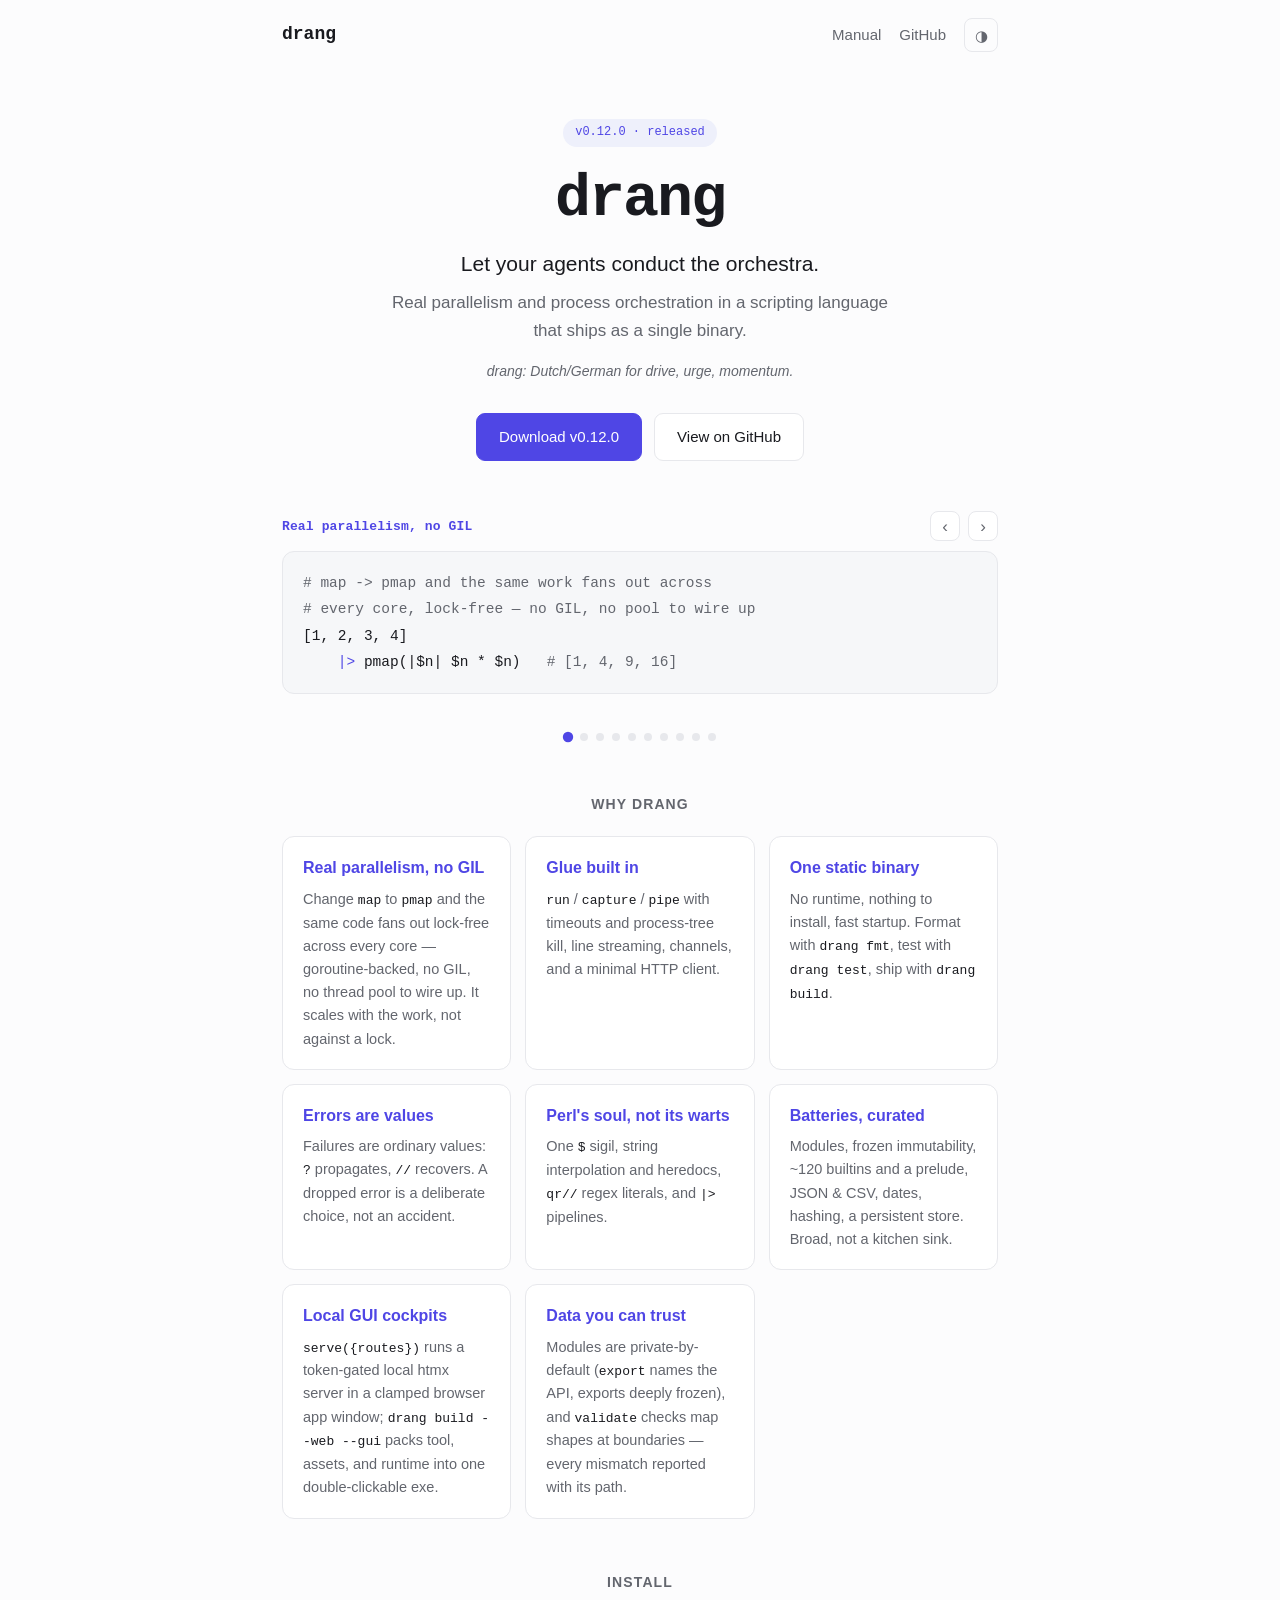
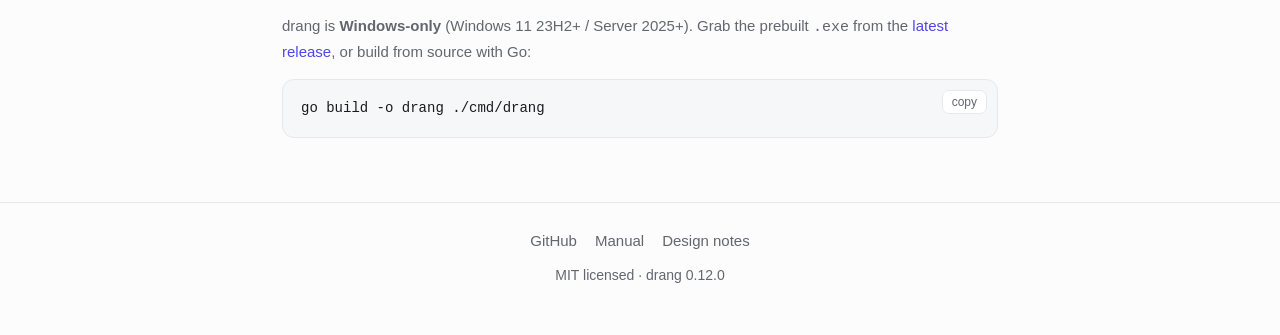
==== commit 2cf438f3: "site: bring drang.dev to 0.12.0 and gate the site in the preflight The landing page (docs/index.html" ====
--- a/docs/index.html
+++ b/docs/index.html
@@ -31,14 +31,14 @@
 <main id="main" class="wrap">
 
   <section class="hero">
-    <span class="pill">v0.10.0 · released</span>
+    <span class="pill">v0.12.0 · released</span>
     <h1 class="mark">drang</h1>
     <p class="tag">Let your agents conduct the orchestra.</p>
     <p class="lede">Real parallelism and process orchestration in a scripting language
       that ships as a single binary.</p>
     <p class="etym">drang: Dutch/German for drive, urge, momentum.</p>
     <div class="cta">
-      <a class="btn primary" href="https://github.com/anafalanx/drang/releases/latest">Download v0.10.0</a>
+      <a class="btn primary" href="https://github.com/anafalanx/drang/releases/latest">Download v0.12.0</a>
       <a class="btn ghost" href="https://github.com/anafalanx/drang">View on GitHub</a>
     </div>
   </section>
@@ -72,7 +72,7 @@
 <pre class="code slide" data-label="Glue built in" hidden><span class="c"># shell out, capture stdout, fail loud on error;</span>
 <span class="c"># a timeout tree-kills the whole job</span>
 $v := capture(exe(), "--version")
-say($"running $v")   <span class="c"># running drang 0.10.0</span></pre>
+say($"running $v")   <span class="c"># running drang 0.12.0</span></pre>
 <pre class="code slide" data-label="No orphaned processes" hidden><span class="c"># workers under {supervise: true} die with the parent:</span>
 <span class="c"># the whole tree, on Windows (clean exit, crash, or kill)</span>
 ["api", "worker", "cron"]
@@ -85,6 +85,13 @@
 $s := store("state.store")
 $n := store_update($s, "runs", 0, |$n| $n + 1)
 say($"run number $n")   <span class="c"># 1, then 2, then 3…</span></pre>
+<pre class="code slide" data-label="Local GUI cockpits" hidden><span class="c"># a local htmx GUI in a clamped app window; ship it as one exe</span>
+<span class="c"># with:  drang build tool.dr --web web --gui</span>
+fn .tick($req) { "server time: " ~ format_time(now(), "%H:%M:%S") }
+serve({routes: {"/tick": .tick}, static: "web"})</pre>
+<pre class="code slide" data-label="Shapes checked at the boundary" hidden><span class="c"># validate: the type tokens are the conversion builtins, first-class</span>
+$cfg := validate(from_json($body), {host: str, "port?": int, tags: [str]})<span class="op">?</span>
+say($cfg.host)   <span class="c"># every mismatch reported with its path, or the value passes through</span></pre>
     </div>
     <div class="dots" id="demoDots" role="tablist" aria-label="Choose an example"></div>
   </div>
@@ -122,6 +129,18 @@
       <p>Modules, frozen immutability, ~120 builtins and a prelude, JSON &amp; CSV, dates,
         hashing, a persistent store. Broad, not a kitchen sink.</p>
     </div>
+    <div class="feat">
+      <h3>Local GUI cockpits</h3>
+      <p><code>serve({routes})</code> runs a token-gated local htmx server in a clamped
+        browser app window; <code>drang build --web --gui</code> packs tool, assets, and
+        runtime into one double-clickable exe.</p>
+    </div>
+    <div class="feat">
+      <h3>Data you can trust</h3>
+      <p>Modules are private-by-default (<code>export</code> names the API, exports deeply
+        frozen), and <code>validate</code> checks map shapes at boundaries &mdash; every
+        mismatch reported with its path.</p>
+    </div>
   </div>
 
   <h2 class="sec">Install</h2>
@@ -140,7 +159,7 @@
     <a href="manual.html">Manual</a>
     <a href="https://github.com/anafalanx/drang/blob/main/DESIGN.md">Design notes</a>
   </nav>
-  <div>MIT licensed · drang 0.10.0</div>
+  <div>MIT licensed · drang 0.12.0</div>
 </footer>
 
 <script src="site.js"></script>
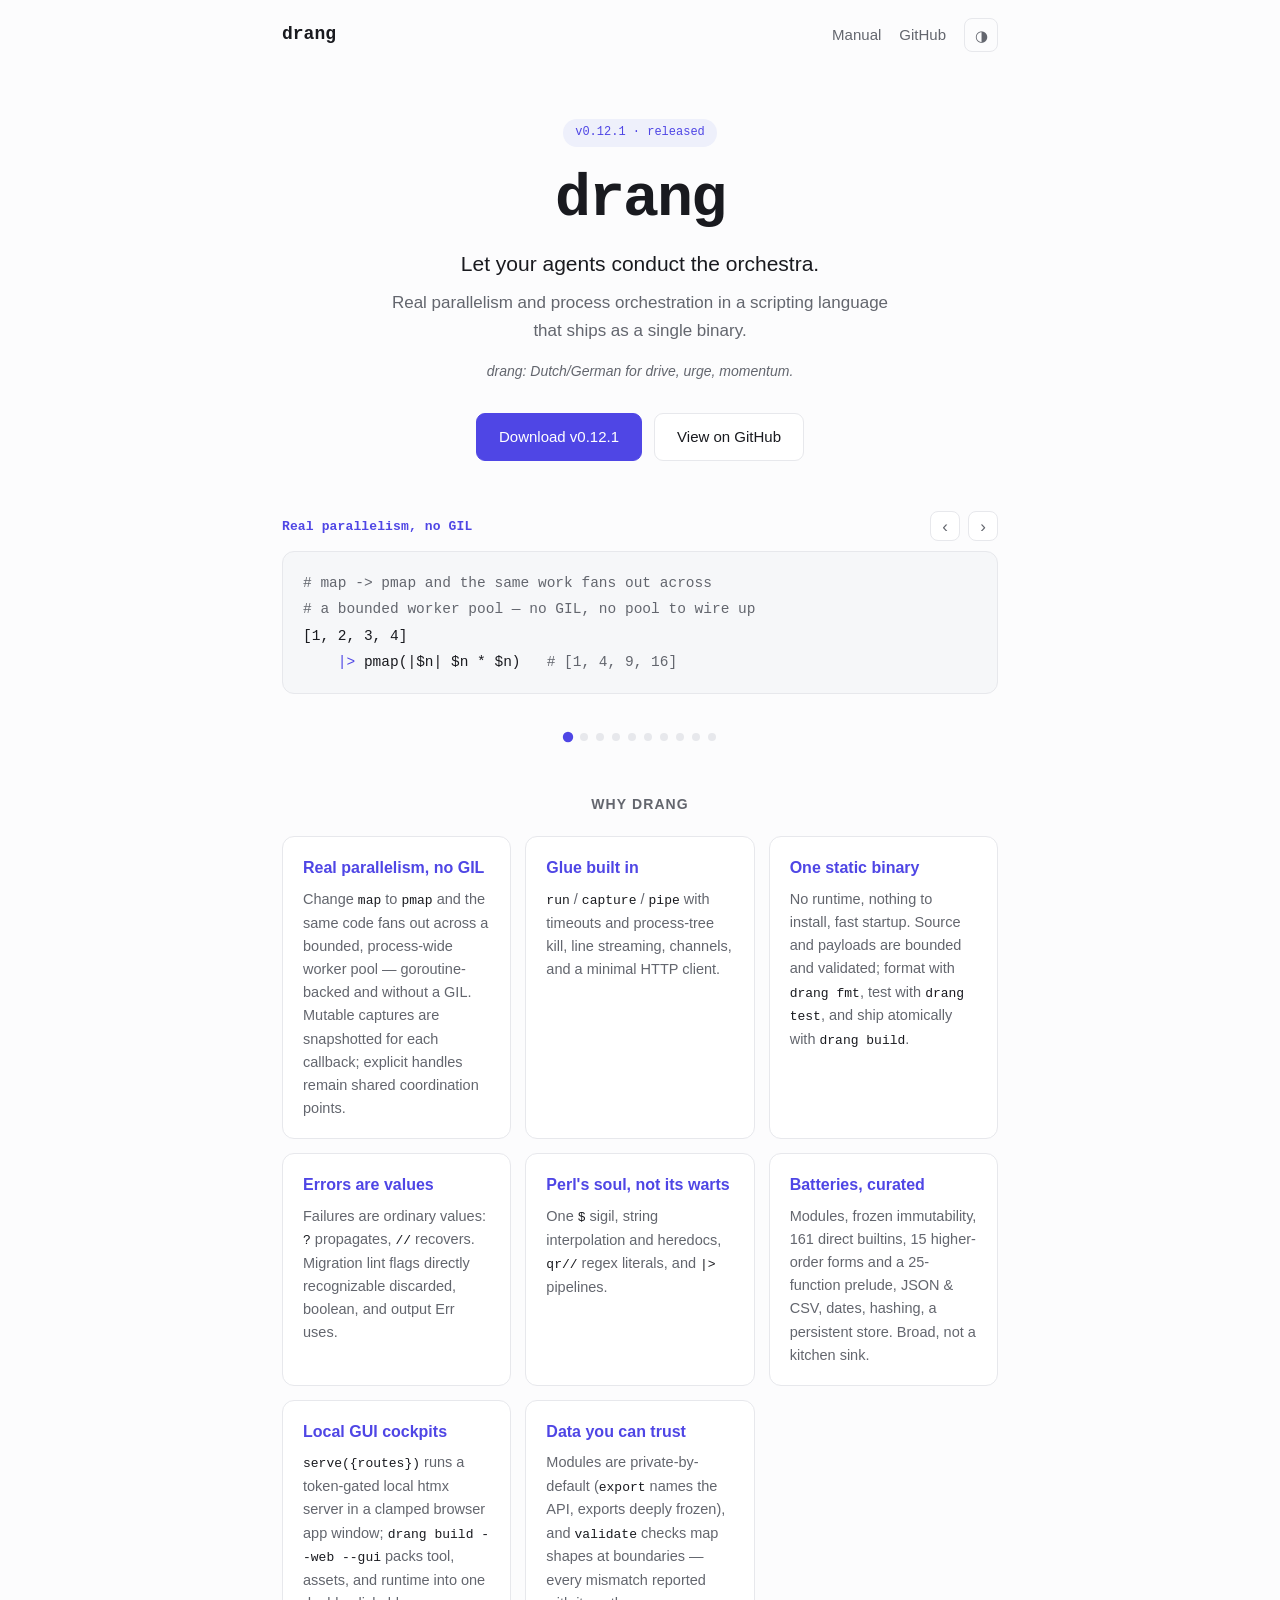
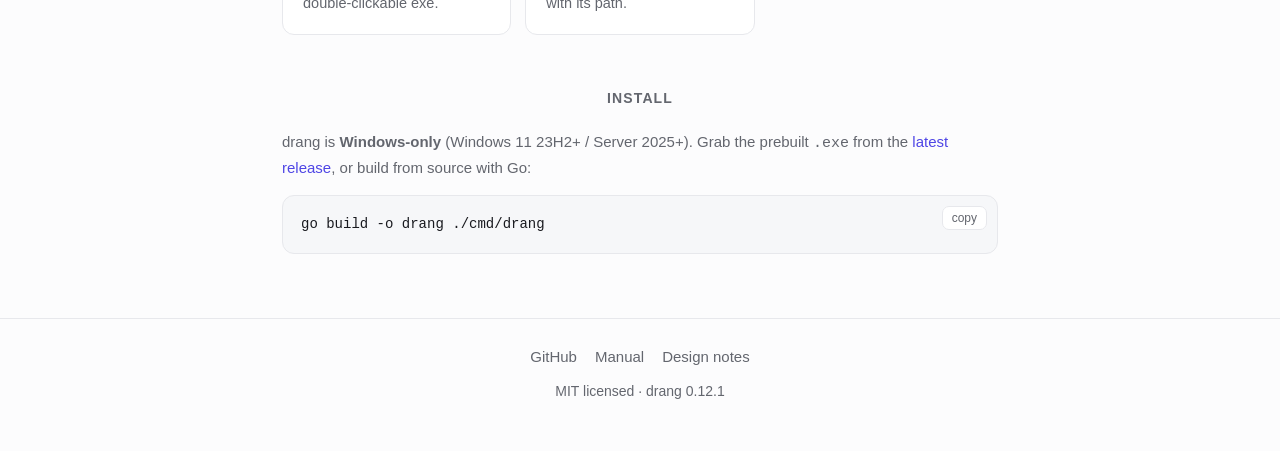
==== commit 406a4a16: "Release 0.12.1: bounded, robust execution Compatibility-preserving hardening across resource ceiling" ====
--- a/docs/index.html
+++ b/docs/index.html
@@ -31,14 +31,14 @@
 <main id="main" class="wrap">
 
   <section class="hero">
-    <span class="pill">v0.12.0 · released</span>
+    <span class="pill">v0.12.1 · released</span>
     <h1 class="mark">drang</h1>
     <p class="tag">Let your agents conduct the orchestra.</p>
     <p class="lede">Real parallelism and process orchestration in a scripting language
       that ships as a single binary.</p>
     <p class="etym">drang: Dutch/German for drive, urge, momentum.</p>
     <div class="cta">
-      <a class="btn primary" href="https://github.com/anafalanx/drang/releases/latest">Download v0.12.0</a>
+      <a class="btn primary" href="https://github.com/anafalanx/drang/releases/latest">Download v0.12.1</a>
       <a class="btn ghost" href="https://github.com/anafalanx/drang">View on GitHub</a>
     </div>
   </section>
@@ -53,7 +53,7 @@
     </div>
     <div class="demo-view">
 <pre class="code slide" data-label="Real parallelism, no GIL"><span class="c"># map -> pmap and the same work fans out across</span>
-<span class="c"># every core, lock-free — no GIL, no pool to wire up</span>
+<span class="c"># a bounded worker pool — no GIL, no pool to wire up</span>
 [1, 2, 3, 4]
     <span class="op">|&gt;</span> pmap(|$n| $n * $n)   <span class="c"># [1, 4, 9, 16]</span></pre>
 <pre class="code slide" data-label="Pipelines" hidden><span class="c"># square the evens, then sum them</span>
@@ -72,7 +72,7 @@
 <pre class="code slide" data-label="Glue built in" hidden><span class="c"># shell out, capture stdout, fail loud on error;</span>
 <span class="c"># a timeout tree-kills the whole job</span>
 $v := capture(exe(), "--version")
-say($"running $v")   <span class="c"># running drang 0.12.0</span></pre>
+say($"running $v")   <span class="c"># running drang 0.12.1</span></pre>
 <pre class="code slide" data-label="No orphaned processes" hidden><span class="c"># workers under {supervise: true} die with the parent:</span>
 <span class="c"># the whole tree, on Windows (clean exit, crash, or kill)</span>
 ["api", "worker", "cron"]
@@ -100,9 +100,9 @@
   <div class="grid">
     <div class="feat">
       <h3>Real parallelism, no GIL</h3>
-      <p>Change <code>map</code> to <code>pmap</code> and the same code fans out lock-free across
-        every core &mdash; goroutine-backed, no GIL, no thread pool to wire up. It scales with the
-        work, not against a lock.</p>
+      <p>Change <code>map</code> to <code>pmap</code> and the same code fans out across a bounded,
+        process-wide worker pool &mdash; goroutine-backed and without a GIL. Mutable captures are
+        snapshotted for each callback; explicit handles remain shared coordination points.</p>
     </div>
     <div class="feat">
       <h3>Glue built in</h3>
@@ -111,13 +111,14 @@
     </div>
     <div class="feat">
       <h3>One static binary</h3>
-      <p>No runtime, nothing to install, fast startup. Format with <code>drang fmt</code>, test
-        with <code>drang test</code>, ship with <code>drang build</code>.</p>
+      <p>No runtime, nothing to install, fast startup. Source and payloads are bounded and
+        validated; format with <code>drang fmt</code>, test with <code>drang test</code>, and ship
+        atomically with <code>drang build</code>.</p>
     </div>
     <div class="feat">
       <h3>Errors are values</h3>
-      <p>Failures are ordinary values: <code>?</code> propagates, <code>//</code> recovers. A
-        dropped error is a deliberate choice, not an accident.</p>
+      <p>Failures are ordinary values: <code>?</code> propagates, <code>//</code> recovers.
+        Migration lint flags directly recognizable discarded, boolean, and output Err uses.</p>
     </div>
     <div class="feat">
       <h3>Perl's soul, not its warts</h3>
@@ -126,7 +127,7 @@
     </div>
     <div class="feat">
       <h3>Batteries, curated</h3>
-      <p>Modules, frozen immutability, ~120 builtins and a prelude, JSON &amp; CSV, dates,
+      <p>Modules, frozen immutability, 161 direct builtins, 15 higher-order forms and a 25-function prelude, JSON &amp; CSV, dates,
         hashing, a persistent store. Broad, not a kitchen sink.</p>
     </div>
     <div class="feat">
@@ -159,7 +160,7 @@
     <a href="manual.html">Manual</a>
     <a href="https://github.com/anafalanx/drang/blob/main/DESIGN.md">Design notes</a>
   </nav>
-  <div>MIT licensed · drang 0.12.0</div>
+  <div>MIT licensed · drang 0.12.1</div>
 </footer>
 
 <script src="site.js"></script>
